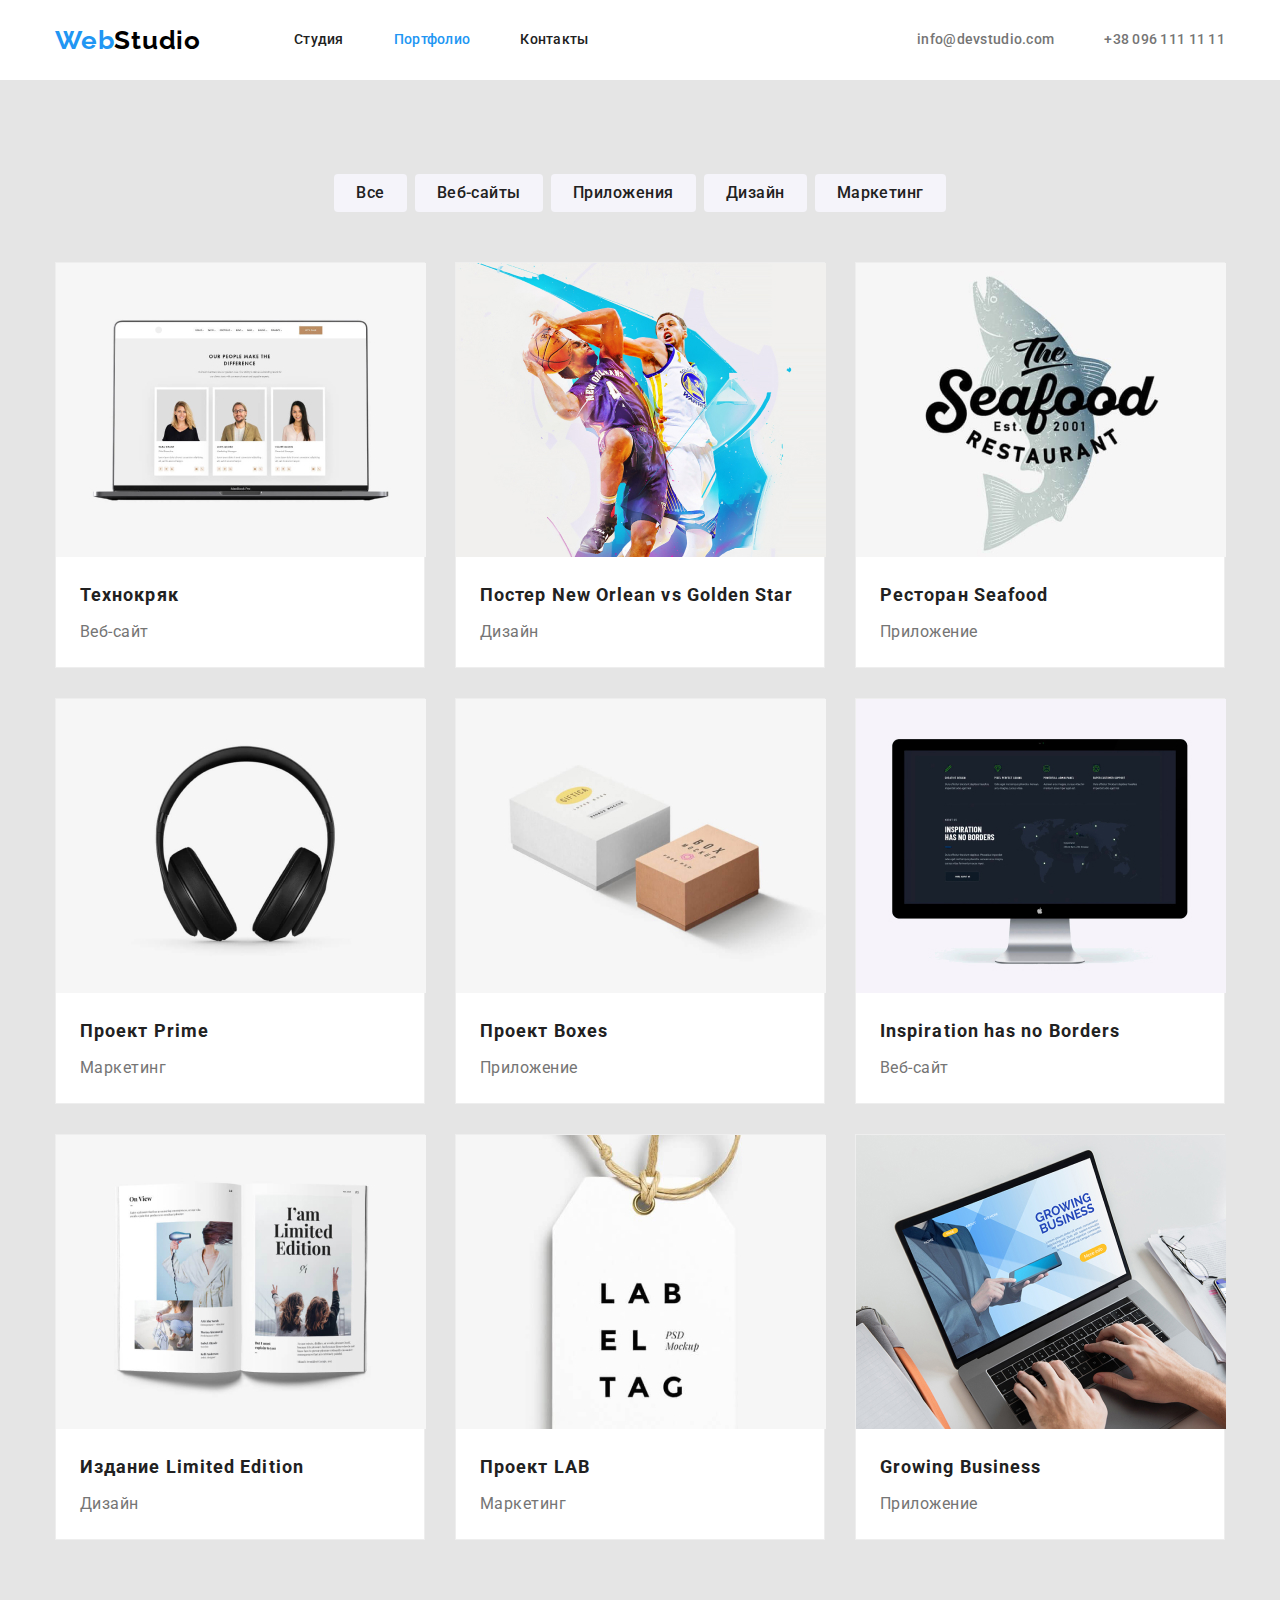
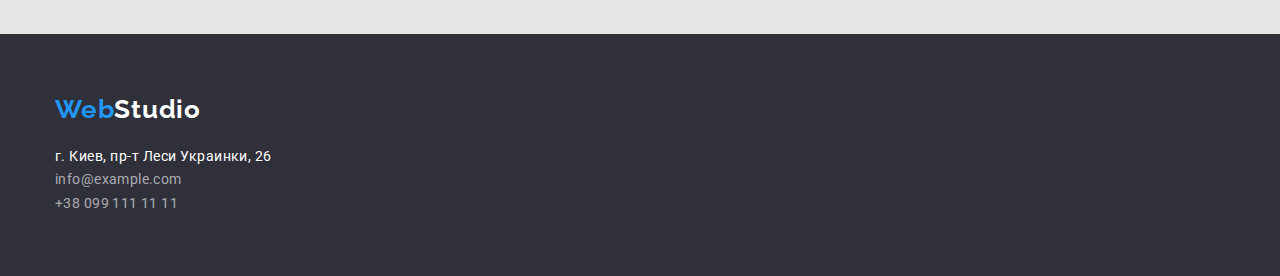
==== portfolio.html @ f4737d22 "ДЗ3" ====
<!DOCTYPE html>
<html lang="ru">
  <head>
    <meta charset="UTF-8" />
    <meta name="viewport" content="width=device-width, initial-scale=1.0" />
    <title>WebStudio</title>
    <link
      rel="stylesheet"
      href="https://cdnjs.cloudflare.com/ajax/libs/modern-normalize/1.0.0/modern-normalize.css"
    />
    <link rel="preconnect" href="https://fonts.gstatic.com" />
    <link
      href="https://fonts.googleapis.com/css2?family=Raleway:wght@700&family=Roboto:wght@400;500;700;900&display=swap"
      rel="stylesheet"
    />
    <link rel="stylesheet" href="./css/styles.css" />
  </head>
  <body>
    <header class="header">
      <div class="container nav-container">
        <nav class="nav-main">
          <a class="logo" href="./index.html"><span>Web</span>Studio</a>
          <ul class="nav-list">
            <li class="list-item">
              <a class="nav-item" href="./index.html">Студия</a>
            </li>
            <li class="list-item">
              <a class="nav-item current" href="./portfolio.html">Портфолио</a>
            </li>
            <li class="list-item">
              <a class="nav-item" href="">Контакты</a>
            </li>
          </ul>
        </nav>
        <ul class="nav-list nav-contacts">
          <li class="list-item">
            <a class="nav-item contact" href="mailto:info@devstudio.com"
              >info@devstudio.com</a
            >
          </li>
          <li class="list-item">
            <a class="nav-item contact" href="tel:+380961111111"
              >+38 096 111 11 11</a
            >
          </li>
        </ul>
      </div>
    </header>
    <main>
      <div class="container">
        <ul class="selection">
          <li class="selection-item">
            <button class="filter-button" type="button">Все</button>
          </li>
          <li class="selection-item">
            <button class="filter-button" type="button">Веб-сайты</button>
          </li>
          <li class="selection-item">
            <button class="filter-button" type="button">Приложения</button>
          </li>
          <li class="selection-item">
            <button class="filter-button" type="button">Дизайн</button>
          </li>
          <li class="selection-item">
            <button class="filter-button" type="button">Маркетинг</button>
          </li>
        </ul>
      </div>
      <div class="container">
        <section class="progect">
          <ul class="progect-list">
            <li class="progect-item">
              <a class="progect-link" href="">
                <img
                  class="img"
                  src="./images/portf1.jpg"
                  alt="открытый ноутбук"
                  width="370"
                />
                <h3 class="progect-title">Технокряк</h3>
                <p class="progect-text">Веб-сайт</p>
              </a>
            </li>
            <li class="progect-item">
              <a class="progect-link" href="">
                <img
                  class="img"
                  src="./images/portf2.jpg"
                  alt="два баскетболиста с мячем"
                  width="370"
                />
                <h3 class="progect-title">Постер New Orlean vs Golden Star</h3>
                <p class="progect-text">Дизайн</p>
              </a>
            </li>
            <li class="progect-item">
              <a class="progect-link" href="">
                <img
                  class="img"
                  src="./images/portf3.jpg"
                  alt="рыба с надписью"
                  width="370"
                />
                <h3 class="progect-title">Ресторан Seafood</h3>
                <p class="progect-text">Приложение</p>
              </a>
            </li>
            <li class="progect-item">
              <a class="progect-link" href="">
                <img
                  class="img"
                  src="./images/portf4.jpg"
                  alt="наушники"
                  width="370"
                />
                <h3 class="progect-title">Проект Prime</h3>
                <p class="progect-text">Маркетинг</p>
              </a>
            </li>
            <li class="progect-item">
              <a class="progect-link" href="">
                <img
                  class="img"
                  src="./images/portf5.jpg"
                  alt="две коробки"
                  width="370"
                />
                <h3 class="progect-title">Проект Boxes</h3>
                <p class="progect-text">Приложение</p>
              </a>
            </li>
            <li class="progect-item">
              <a class="progect-link" href="">
                <img
                  class="img"
                  src="./images/portf6.jpg"
                  alt="монитор"
                  width="370"
                />
                <h3 class="progect-title">Inspiration has no Borders</h3>
                <p class="progect-text">Веб-сайт</p>
              </a>
            </li>
            <li class="progect-item">
              <a class="progect-link" href="">
                <img
                  class="img"
                  src="./images/portf7.jpg"
                  alt="открытый журнал"
                  width="370"
                />
                <h3 class="progect-title">Издание Limited Edition</h3>
                <p class="progect-text">Дизайн</p>
              </a>
            </li>
            <li class="progect-item">
              <a class="progect-link" href="">
                <img
                  class="img"
                  src="./images/portf8.jpg"
                  alt="этикетка"
                  width="370"
                />
                <h3 class="progect-title">Проект LAB</h3>
                <p class="progect-text">Маркетинг</p>
              </a>
            </li>
            <li class="progect-item">
              <a class="progect-link" href="">
                <img
                  class="img"
                  src="./images/portf9.jpg"
                  alt="руки на клавиатуре"
                  width="370"
                />
                <h3 class="progect-title">Growing Business</h3>
                <p class="progect-text">Приложение</p>
              </a>
            </li>
          </ul>
        </section>
      </div>
    </main>
    <footer class="footer">
      <div class="container">
        <a class="logo-footer" href="./index.html"><span>Web</span>Studio</a>
        <address class="adress">
          <ul class="adress-list">
            <li class="adress-map">г. Киев, пр-т Леси Украинки, 26</li>
            <li>
              <a class="address-item" href="mailto:info@example.com"
                >info@example.com</a
              >
            </li>
            <li>
              <a class="address-item" href="tel:+380991111111"
                >+38 099 111 11 11</a
              >
            </li>
          </ul>
        </address>
      </div>
    </footer>
  </body>
</html>
---- css/styles.css ----
:root {
  --main-color: #212121;
  --second-color: #757575;
  --accent-color: #2196f3;
  --nav-background-color: #ffffff;
  --main-background-color: #e5e5e5;
  --second-background-color: #2f303a;
}
body {
  color: var(--main-color);
  background-color: var(--main-background-color);
  font-family: 'Roboto', sans-serif;
  font-weight: 700;
  letter-spacing: 0.03em;
}
li {
  list-style-type: none;
}
.container {
  width: 1200px;
  margin-left: auto;
  margin-right: auto;
  padding-left: 15px;
  padding-right: 15px;
}
/* Хедер */
.header {
  background-color: var(--nav-background-color);
  border-bottom: #ececec;
}
.logo {
  color: #000000;
  font-family: 'Raleway', sans-serif;
  font-style: normal;
  font-size: 26px;
  line-height: 1.19;
  letter-spacing: 0.03em;
  text-decoration: none;

  display: block;
  margin-right: 93px;
  padding-top: 25px;
  padding-bottom: 24px;
}
.logo > span {
  color: var(--accent-color);
}
.nav-container {
  display: flex;
}
.nav-main {
  display: flex;
  align-items: center;
}
.nav-list {
  display: flex;
  margin: 0;
  padding: 0;
}
.nav-item {
  color: var(--main-color);
  font-family: 'Roboto', sans-serif;
  font-weight: 500;
  font-size: 14px;
  line-height: 1.14;
  letter-spacing: 0.02em;
  text-decoration: none;
  display: block;
  padding: 32px 0;
}
.nav-list .list-item {
  margin-right: 50px;
}
.nav-list .list-item:last-child {
  margin-right: 0;
}
.nav-item.contact {
  color: var(--second-color);
  text-decoration: none;
}
.nav-item:hover,
.nav-item:focus {
  color: var(--accent-color);
}
.nav-item.current {
  color: var(--accent-color);
}
.nav-contacts {
  margin-left: auto;
}
/* главная */
.hero {
  color: #ffffff;
  background-color: var(--second-background-color);
  letter-spacing: 0.06em;
  text-align: center;
  padding-top: 200px;
}
.hero-title {
  font-weight: 900;
  font-size: 44px;
  line-height: 1.36;
  text-transform: uppercase;
  margin: 0;
  padding: 0;
}
.hero-button {
  color: #ffffff;
  background-color: var(--accent-color);
  font-family: inherit;
  font-weight: 700;
  font-size: 16px;
  line-height: 1.88;
  letter-spacing: 0.06em;
  padding: 10px 32px;
  border-radius: 4px;
  margin: 30px 0 200px 0;
  cursor: pointer;
}
/* особенности */
.visually-hidden {
  position: absolute;
  clip: rect(0 0 0 0);
  width: 1px;
  height: 1px;
  margin: -1px;
}
.advantage-list {
  display: flex;
  margin: 94px 0 0 0;
  padding: 0;
}
.advantage-item {
  margin: 0 30px 0 0;
}
.advantage-list .advantage-item:last-child {
  margin-right: 0;
}
.advantage-title {
  font-size: 14px;
  line-height: 1.14;
  text-transform: uppercase;
  padding: 0;
  margin: 0 0 10px 0;
}
.advantage-text {
  color: var(--second-color);
  font-size: 14px;
  line-height: 1.71;
  font-weight: 400;
  padding: 0;
  margin: 0;
}
/* чем занимаемся */
.work-container {
  padding: 0;
  margin: 94px 0 0 0;
}
.work-title {
  font-size: 36px;
  line-height: 1.67;
  text-align: center;
  padding: 0;
  margin: 0;
}
.work-list {
  display: flex;
  padding: 0;
  margin: 50px 0 0 0;
}
.work-item {
  margin-right: 30px;
}
.work-list .work-item:last-child {
  margin-right: 0;
}
.img {
  display: block;
}
/* Описание команды */
.team {
  background-color: #f5f4fa;
}
.team-container {
  margin: 94px 0 0 0;
  padding-top: 94px;
  padding-bottom: 94px;
}
.team-title {
  font-size: 36px;
  line-height: 1.67;
  text-align: center;
  margin: 0;
  padding: 0;
}
.team-list {
  display: flex;
  margin: 50px 0 0 0;
  padding: 0;
}
.team-card {
  background-color: #ffffff;
  margin-right: 30px;
  border-radius: 0px 0px 4px 4px;
}
.team-list .team-card:last-child {
  margin-right: 0;
}
.team-item {
  font-weight: 500;
  font-size: 16px;
  line-height: 1.19;
  text-align: center;
  margin: 30px 0 0;
  padding: 0;
}
.team-text {
  color: var(--second-color);
  font-weight: 400;
  font-size: 16px;
  line-height: 1.19;
  text-align: center;
  margin: 10px 0 30px;
  padding: 0;
}

/* футер */
.footer {
  background-color: var(--second-background-color);
  padding: 60px 0 60px 0;
}
.logo-footer {
  color: #ffffff;
  font-family: 'Raleway', sans-serif;
  font-style: normal;
  font-size: 26px;
  line-height: 1.19;
  letter-spacing: 0.03em;
  text-decoration: none;
}
.logo-footer > span {
  color: var(--accent-color);
}
.adress-list {
  margin: 20px 0 0 0;
  padding: 0;
}
.adress-map {
  color: #ffffff;
  font-family: 'Roboto', sans-serif;
  font-style: normal;
  font-weight: 400;
  font-size: 14px;
  line-height: 1.71;
}
.address-item {
  color: rgba(255, 255, 255, 0.6);
  font-family: 'Roboto', sans-serif;
  font-style: normal;
  font-weight: 400;
  font-size: 14px;
  line-height: 1.71;
  letter-spacing: 0.03em;
  text-decoration: none;
  margin-top: 9px;
}
/* Портфолио */
.selection {
  display: flex;
  justify-content: center;
  margin: 94px 0 0 0;
  padding: 0;
}
.selection-item {
  margin: 0 8px 0 0;
}
.selection .selection-item:last-child {
  margin-right: 0;
}
.filter-button {
  color: var(--main-color);
  background-color: #f5f4fa;
  font-family: inherit;
  font-style: normal;
  font-weight: 500;
  font-size: 16px;
  line-height: 1.62;
  text-align: center;
  letter-spacing: 0.03em;
  border: #f5f4fa;
  cursor: pointer;
  border-radius: 4px;
  padding: 6px 22px;
}
.filter-button:hover,
.filter-button:focus {
  color: #ffffff;
  background-color: var(--accent-color);
  border-radius: 4px;
}
.progect {
  margin: 50px 0 0 0;
  padding-bottom: 94px;
}
.progect-list {
  display: flex;
  flex-wrap: wrap;
  margin: 0;
  padding: 0;
}
.progect-item {
  width: 370px;
  margin: 0 30px 30px 0;
}
.progect-item:nth-child(3n) {
  margin-right: 0;
}
.progect-item:nth-last-child(-n + 3) {
  margin-bottom: 0;
}
.progect-link {
  background: #ffffff;
  font-family: 'Roboto', sans-serif;
  font-style: normal;
  text-decoration: none;
  border: 1px solid #eeeeee;
  display: block;
}
.progect-title {
  color: #212121;
  font-weight: 700;
  font-size: 18px;
  line-height: 2;
  letter-spacing: 0.06em;
  margin: 20px 24px 0 24px;
}
.progect-text {
  color: #757575;
  font-weight: 400;
  font-size: 16px;
  line-height: 1.87;
  letter-spacing: 0.03em;
  margin: 4px 24px 20px 24px;
}
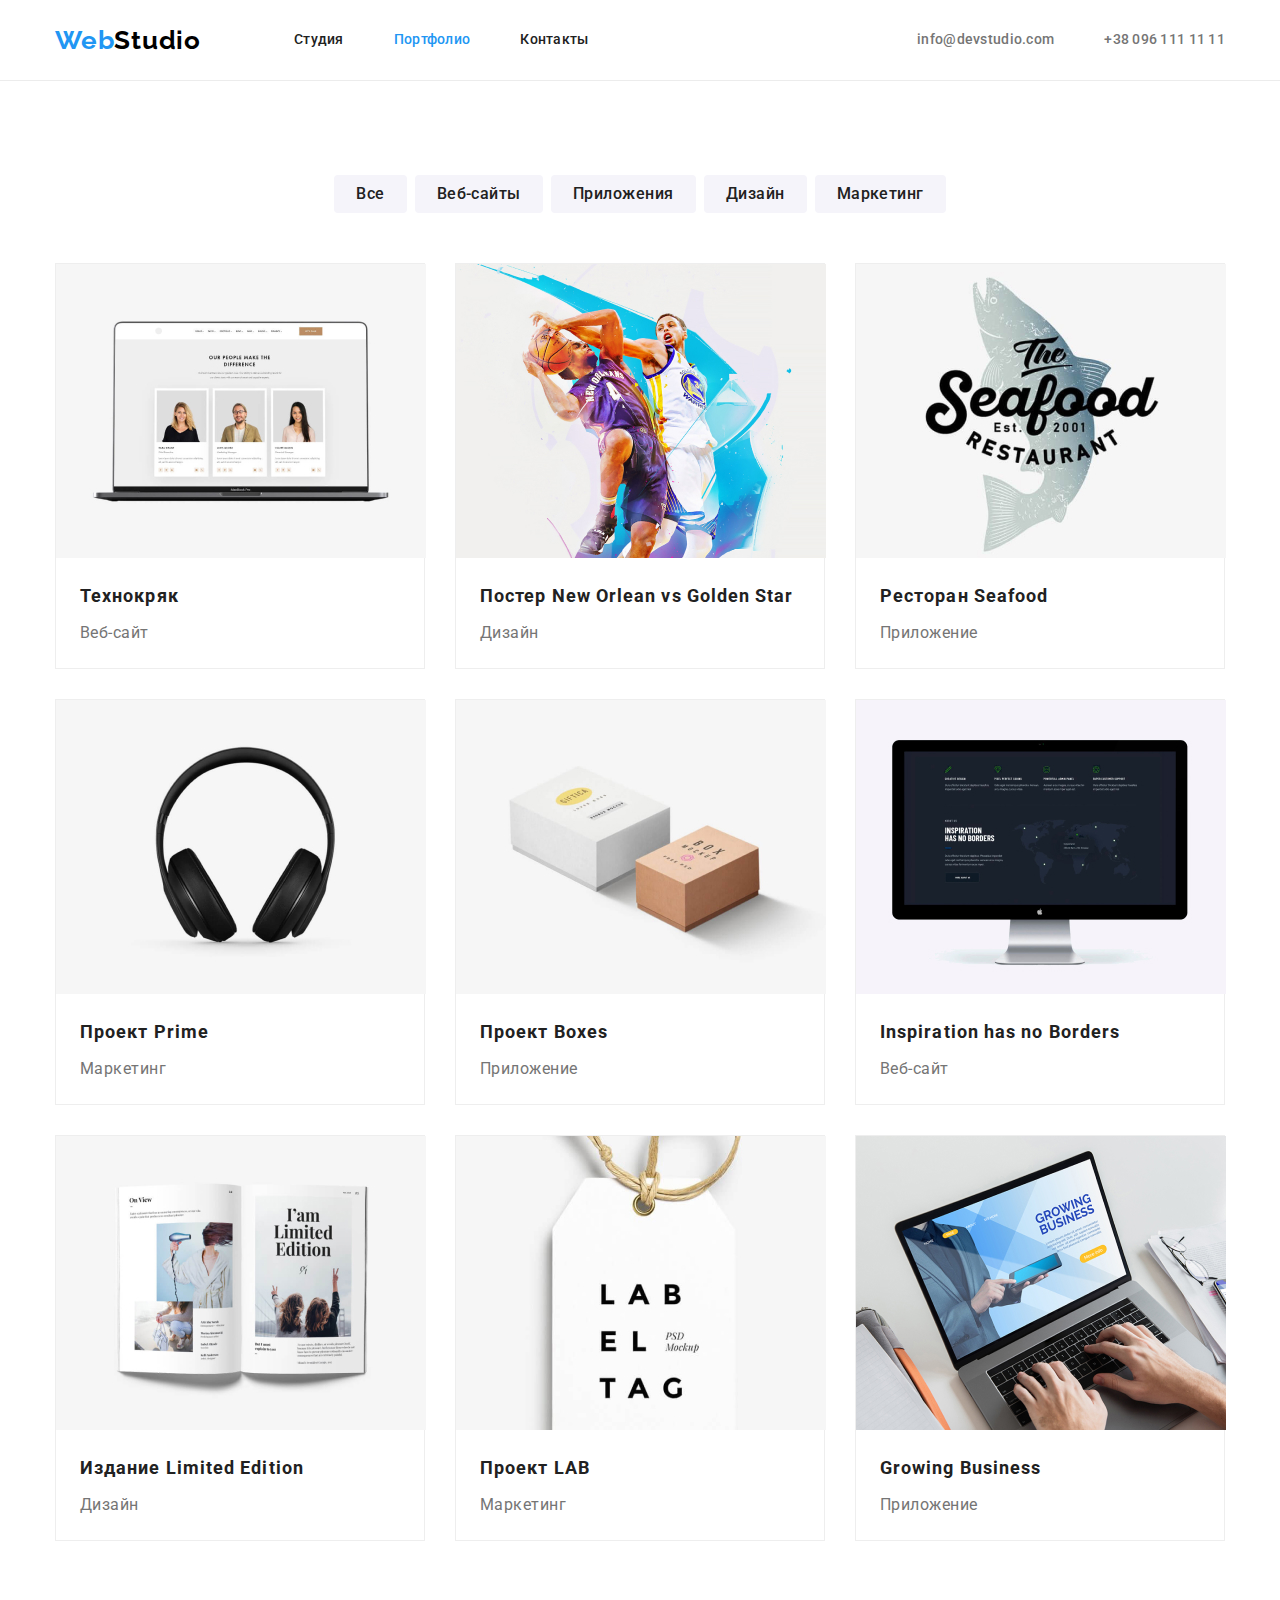
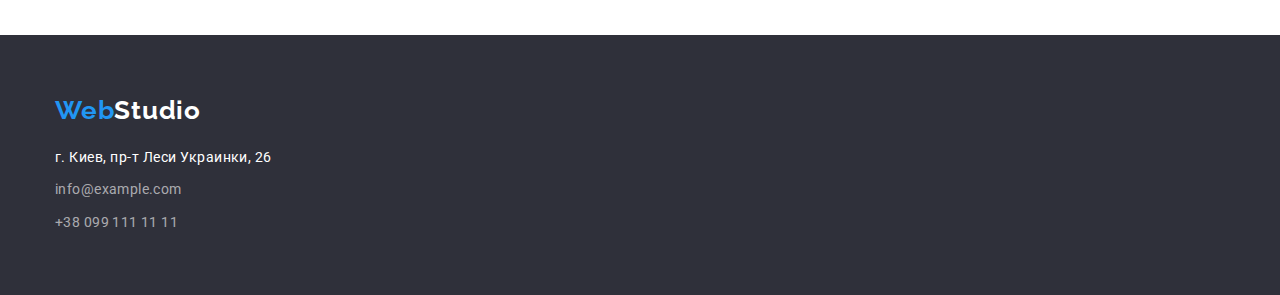
==== commit 89216e18: "ДЗ 3 Исправления1" ====
--- a/portfolio.html
+++ b/portfolio.html
@@ -77,8 +77,10 @@
                   alt="открытый ноутбук"
                   width="370"
                 />
-                <h3 class="progect-title">Технокряк</h3>
-                <p class="progect-text">Веб-сайт</p>
+                <div class="link-description">
+                  <h3 class="progect-title">Технокряк</h3>
+                  <p class="progect-text">Веб-сайт</p>
+                </div>
               </a>
             </li>
             <li class="progect-item">
@@ -89,8 +91,12 @@
                   alt="два баскетболиста с мячем"
                   width="370"
                 />
-                <h3 class="progect-title">Постер New Orlean vs Golden Star</h3>
-                <p class="progect-text">Дизайн</p>
+                <div class="link-description">
+                  <h3 class="progect-title">
+                    Постер New Orlean vs Golden Star
+                  </h3>
+                  <p class="progect-text">Дизайн</p>
+                </div>
               </a>
             </li>
             <li class="progect-item">
@@ -101,8 +107,10 @@
                   alt="рыба с надписью"
                   width="370"
                 />
-                <h3 class="progect-title">Ресторан Seafood</h3>
-                <p class="progect-text">Приложение</p>
+                <div class="link-description">
+                  <h3 class="progect-title">Ресторан Seafood</h3>
+                  <p class="progect-text">Приложение</p>
+                </div>
               </a>
             </li>
             <li class="progect-item">
@@ -113,8 +121,10 @@
                   alt="наушники"
                   width="370"
                 />
-                <h3 class="progect-title">Проект Prime</h3>
-                <p class="progect-text">Маркетинг</p>
+                <div class="link-description">
+                  <h3 class="progect-title">Проект Prime</h3>
+                  <p class="progect-text">Маркетинг</p>
+                </div>
               </a>
             </li>
             <li class="progect-item">
@@ -125,8 +135,10 @@
                   alt="две коробки"
                   width="370"
                 />
-                <h3 class="progect-title">Проект Boxes</h3>
-                <p class="progect-text">Приложение</p>
+                <div class="link-description">
+                  <h3 class="progect-title">Проект Boxes</h3>
+                  <p class="progect-text">Приложение</p>
+                </div>
               </a>
             </li>
             <li class="progect-item">
@@ -137,8 +149,10 @@
                   alt="монитор"
                   width="370"
                 />
-                <h3 class="progect-title">Inspiration has no Borders</h3>
-                <p class="progect-text">Веб-сайт</p>
+                <div class="link-description">
+                  <h3 class="progect-title">Inspiration has no Borders</h3>
+                  <p class="progect-text">Веб-сайт</p>
+                </div>
               </a>
             </li>
             <li class="progect-item">
@@ -149,8 +163,10 @@
                   alt="открытый журнал"
                   width="370"
                 />
-                <h3 class="progect-title">Издание Limited Edition</h3>
-                <p class="progect-text">Дизайн</p>
+                <div class="link-description">
+                  <h3 class="progect-title">Издание Limited Edition</h3>
+                  <p class="progect-text">Дизайн</p>
+                </div>
               </a>
             </li>
             <li class="progect-item">
@@ -161,8 +177,10 @@
                   alt="этикетка"
                   width="370"
                 />
-                <h3 class="progect-title">Проект LAB</h3>
-                <p class="progect-text">Маркетинг</p>
+                <div class="link-description">
+                  <h3 class="progect-title">Проект LAB</h3>
+                  <p class="progect-text">Маркетинг</p>
+                </div>
               </a>
             </li>
             <li class="progect-item">
@@ -173,8 +191,10 @@
                   alt="руки на клавиатуре"
                   width="370"
                 />
-                <h3 class="progect-title">Growing Business</h3>
-                <p class="progect-text">Приложение</p>
+                <div class="link-description">
+                  <h3 class="progect-title">Growing Business</h3>
+                  <p class="progect-text">Приложение</p>
+                </div>
               </a>
             </li>
           </ul>
--- a/css/styles.css
+++ b/css/styles.css
@@ -8,8 +8,7 @@
 }
 body {
   color: var(--main-color);
-  background-color: var(--main-background-color);
-  font-family: 'Roboto', sans-serif;
+  font-family: "Roboto", sans-serif;
   font-weight: 700;
   letter-spacing: 0.03em;
 }
@@ -26,11 +25,11 @@
 /* Хедер */
 .header {
   background-color: var(--nav-background-color);
-  border-bottom: #ececec;
+  border-bottom: 1px solid #ececec;
 }
 .logo {
   color: #000000;
-  font-family: 'Raleway', sans-serif;
+  font-family: "Raleway", sans-serif;
   font-style: normal;
   font-size: 26px;
   line-height: 1.19;
@@ -59,7 +58,7 @@
 }
 .nav-item {
   color: var(--main-color);
-  font-family: 'Roboto', sans-serif;
+  font-family: "Roboto", sans-serif;
   font-weight: 500;
   font-size: 14px;
   line-height: 1.14;
@@ -95,6 +94,7 @@
   letter-spacing: 0.06em;
   text-align: center;
   padding-top: 200px;
+  padding-bottom: 200px;
 }
 .hero-title {
   font-weight: 900;
@@ -114,10 +114,16 @@
   letter-spacing: 0.06em;
   padding: 10px 32px;
   border-radius: 4px;
-  margin: 30px 0 200px 0;
+  margin: 30px 0 0 0;
   cursor: pointer;
 }
 /* особенности */
+.advantage {
+  background-color: var(--main-background-color);
+  padding-top: 94px;
+  padding-bottom: 94px;
+}
+
 .visually-hidden {
   position: absolute;
   clip: rect(0 0 0 0);
@@ -127,7 +133,7 @@
 }
 .advantage-list {
   display: flex;
-  margin: 94px 0 0 0;
+  margin: 0;
   padding: 0;
 }
 .advantage-item {
@@ -152,10 +158,12 @@
   margin: 0;
 }
 /* чем занимаемся */
-.work-container {
-  padding: 0;
-  margin: 94px 0 0 0;
-}
+.work {
+  background-color: var(--main-background-color);
+  padding-top: 94px;
+  padding-bottom: 94px;
+}
+
 .work-title {
   font-size: 36px;
   line-height: 1.67;
@@ -180,9 +188,6 @@
 /* Описание команды */
 .team {
   background-color: #f5f4fa;
-}
-.team-container {
-  margin: 94px 0 0 0;
   padding-top: 94px;
   padding-bottom: 94px;
 }
@@ -227,11 +232,11 @@
 /* футер */
 .footer {
   background-color: var(--second-background-color);
-  padding: 60px 0 60px 0;
+  padding: 60px 0;
 }
 .logo-footer {
   color: #ffffff;
-  font-family: 'Raleway', sans-serif;
+  font-family: "Raleway", sans-serif;
   font-style: normal;
   font-size: 26px;
   line-height: 1.19;
@@ -247,7 +252,7 @@
 }
 .adress-map {
   color: #ffffff;
-  font-family: 'Roboto', sans-serif;
+  font-family: "Roboto", sans-serif;
   font-style: normal;
   font-weight: 400;
   font-size: 14px;
@@ -255,7 +260,7 @@
 }
 .address-item {
   color: rgba(255, 255, 255, 0.6);
-  font-family: 'Roboto', sans-serif;
+  font-family: "Roboto", sans-serif;
   font-style: normal;
   font-weight: 400;
   font-size: 14px;
@@ -263,6 +268,7 @@
   letter-spacing: 0.03em;
   text-decoration: none;
   margin-top: 9px;
+  display: block;
 }
 /* Портфолио */
 .selection {
@@ -299,7 +305,7 @@
   border-radius: 4px;
 }
 .progect {
-  margin: 50px 0 0 0;
+  padding-top: 50px;
   padding-bottom: 94px;
 }
 .progect-list {
@@ -320,11 +326,14 @@
 }
 .progect-link {
   background: #ffffff;
-  font-family: 'Roboto', sans-serif;
+  font-family: "Roboto", sans-serif;
   font-style: normal;
   text-decoration: none;
   border: 1px solid #eeeeee;
   display: block;
+}
+.link-description {
+  padding: 20px 24px;
 }
 .progect-title {
   color: #212121;
@@ -332,7 +341,7 @@
   font-size: 18px;
   line-height: 2;
   letter-spacing: 0.06em;
-  margin: 20px 24px 0 24px;
+  margin: 0;
 }
 .progect-text {
   color: #757575;
@@ -340,5 +349,5 @@
   font-size: 16px;
   line-height: 1.87;
   letter-spacing: 0.03em;
-  margin: 4px 24px 20px 24px;
-}
+  margin: 4px 0 0 0;
+}
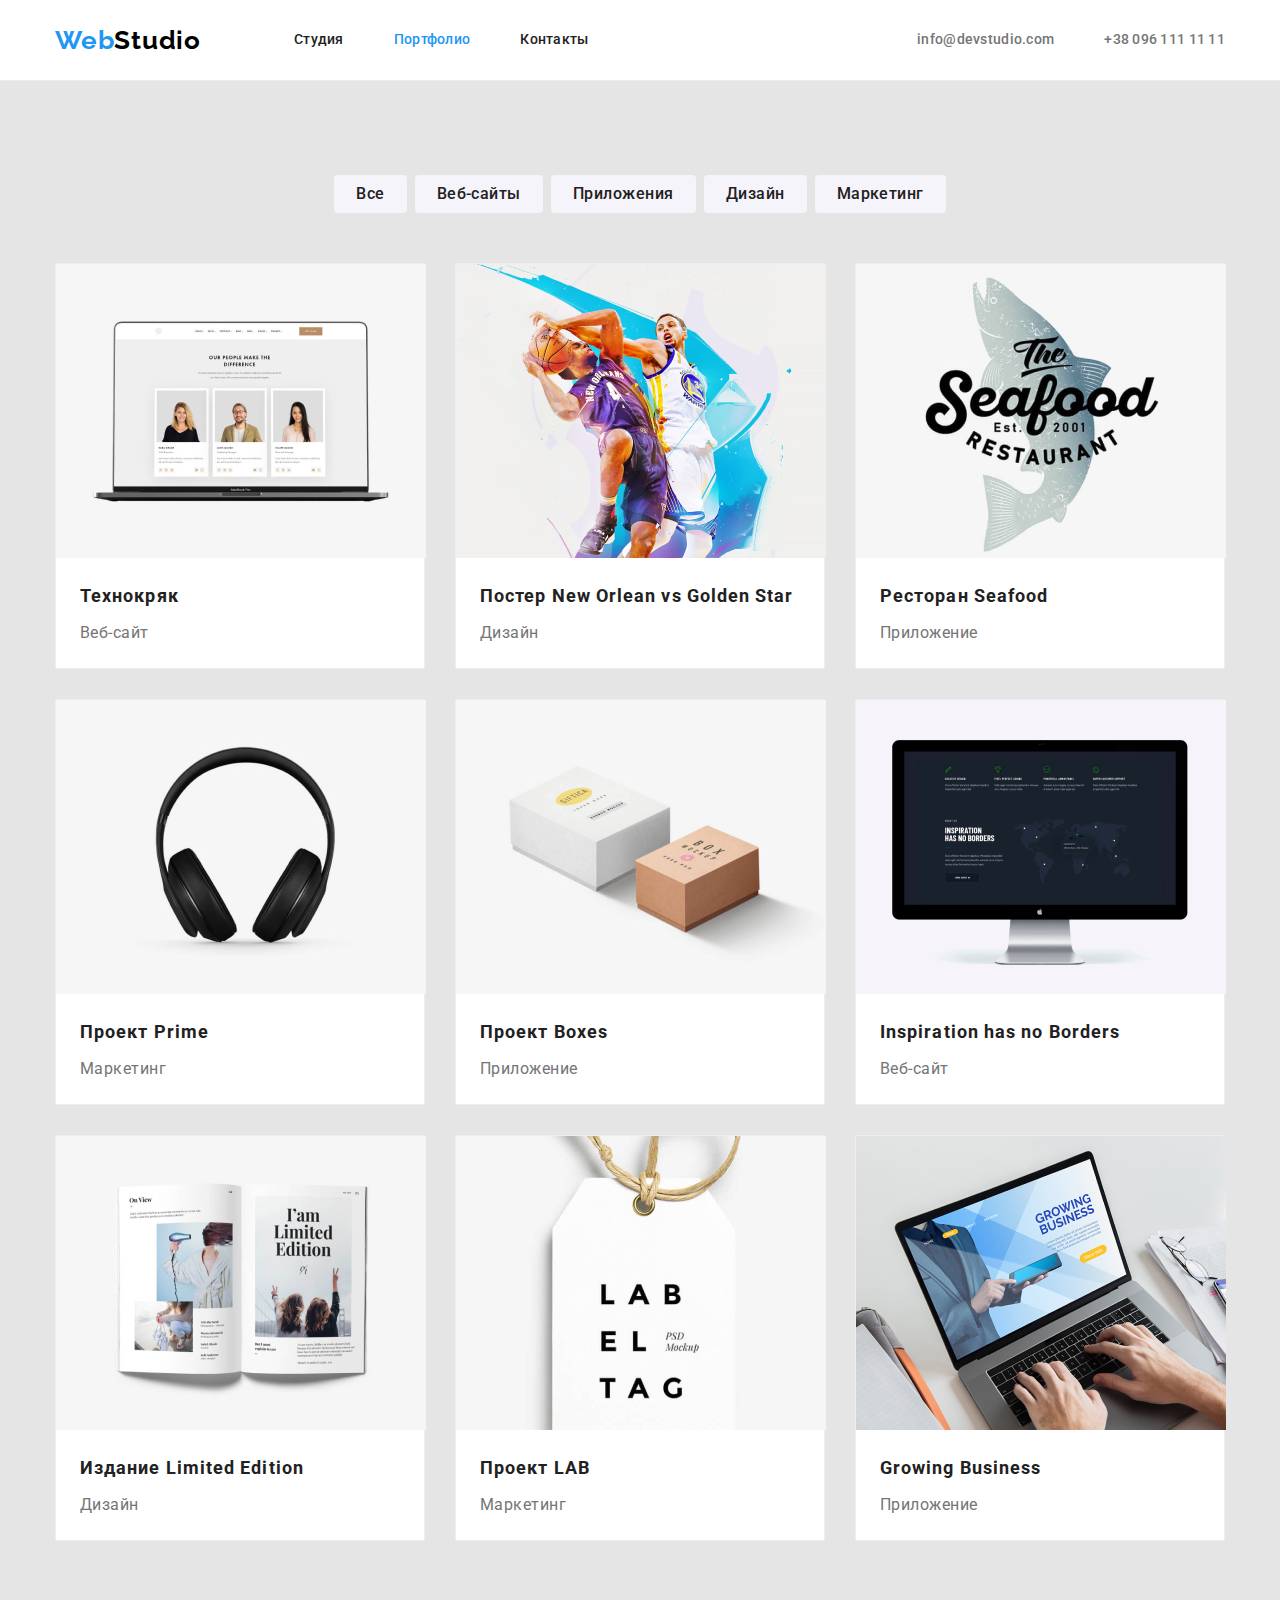
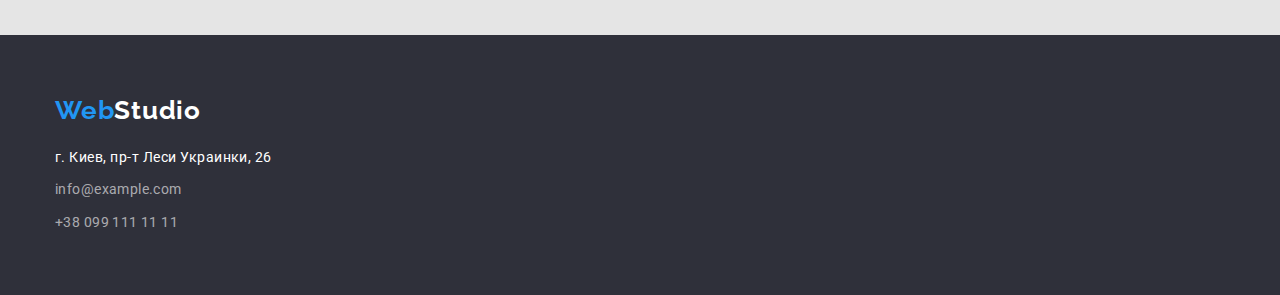
==== commit a5cd5fee: "ДЗ 3 Исправления1.1" ====
--- a/portfolio.html
+++ b/portfolio.html
@@ -47,158 +47,160 @@
       </div>
     </header>
     <main>
-      <div class="container">
-        <ul class="selection">
-          <li class="selection-item">
-            <button class="filter-button" type="button">Все</button>
-          </li>
-          <li class="selection-item">
-            <button class="filter-button" type="button">Веб-сайты</button>
-          </li>
-          <li class="selection-item">
-            <button class="filter-button" type="button">Приложения</button>
-          </li>
-          <li class="selection-item">
-            <button class="filter-button" type="button">Дизайн</button>
-          </li>
-          <li class="selection-item">
-            <button class="filter-button" type="button">Маркетинг</button>
-          </li>
-        </ul>
-      </div>
-      <div class="container">
-        <section class="progect">
-          <ul class="progect-list">
-            <li class="progect-item">
-              <a class="progect-link" href="">
-                <img
-                  class="img"
-                  src="./images/portf1.jpg"
-                  alt="открытый ноутбук"
-                  width="370"
-                />
-                <div class="link-description">
-                  <h3 class="progect-title">Технокряк</h3>
-                  <p class="progect-text">Веб-сайт</p>
-                </div>
-              </a>
-            </li>
-            <li class="progect-item">
-              <a class="progect-link" href="">
-                <img
-                  class="img"
-                  src="./images/portf2.jpg"
-                  alt="два баскетболиста с мячем"
-                  width="370"
-                />
-                <div class="link-description">
-                  <h3 class="progect-title">
-                    Постер New Orlean vs Golden Star
-                  </h3>
-                  <p class="progect-text">Дизайн</p>
-                </div>
-              </a>
-            </li>
-            <li class="progect-item">
-              <a class="progect-link" href="">
-                <img
-                  class="img"
-                  src="./images/portf3.jpg"
-                  alt="рыба с надписью"
-                  width="370"
-                />
-                <div class="link-description">
-                  <h3 class="progect-title">Ресторан Seafood</h3>
-                  <p class="progect-text">Приложение</p>
-                </div>
-              </a>
-            </li>
-            <li class="progect-item">
-              <a class="progect-link" href="">
-                <img
-                  class="img"
-                  src="./images/portf4.jpg"
-                  alt="наушники"
-                  width="370"
-                />
-                <div class="link-description">
-                  <h3 class="progect-title">Проект Prime</h3>
-                  <p class="progect-text">Маркетинг</p>
-                </div>
-              </a>
-            </li>
-            <li class="progect-item">
-              <a class="progect-link" href="">
-                <img
-                  class="img"
-                  src="./images/portf5.jpg"
-                  alt="две коробки"
-                  width="370"
-                />
-                <div class="link-description">
-                  <h3 class="progect-title">Проект Boxes</h3>
-                  <p class="progect-text">Приложение</p>
-                </div>
-              </a>
-            </li>
-            <li class="progect-item">
-              <a class="progect-link" href="">
-                <img
-                  class="img"
-                  src="./images/portf6.jpg"
-                  alt="монитор"
-                  width="370"
-                />
-                <div class="link-description">
-                  <h3 class="progect-title">Inspiration has no Borders</h3>
-                  <p class="progect-text">Веб-сайт</p>
-                </div>
-              </a>
-            </li>
-            <li class="progect-item">
-              <a class="progect-link" href="">
-                <img
-                  class="img"
-                  src="./images/portf7.jpg"
-                  alt="открытый журнал"
-                  width="370"
-                />
-                <div class="link-description">
-                  <h3 class="progect-title">Издание Limited Edition</h3>
-                  <p class="progect-text">Дизайн</p>
-                </div>
-              </a>
-            </li>
-            <li class="progect-item">
-              <a class="progect-link" href="">
-                <img
-                  class="img"
-                  src="./images/portf8.jpg"
-                  alt="этикетка"
-                  width="370"
-                />
-                <div class="link-description">
-                  <h3 class="progect-title">Проект LAB</h3>
-                  <p class="progect-text">Маркетинг</p>
-                </div>
-              </a>
-            </li>
-            <li class="progect-item">
-              <a class="progect-link" href="">
-                <img
-                  class="img"
-                  src="./images/portf9.jpg"
-                  alt="руки на клавиатуре"
-                  width="370"
-                />
-                <div class="link-description">
-                  <h3 class="progect-title">Growing Business</h3>
-                  <p class="progect-text">Приложение</p>
-                </div>
-              </a>
+      <div class="portfolio">
+        <div class="container">
+          <ul class="selection">
+            <li class="selection-item">
+              <button class="filter-button" type="button">Все</button>
+            </li>
+            <li class="selection-item">
+              <button class="filter-button" type="button">Веб-сайты</button>
+            </li>
+            <li class="selection-item">
+              <button class="filter-button" type="button">Приложения</button>
+            </li>
+            <li class="selection-item">
+              <button class="filter-button" type="button">Дизайн</button>
+            </li>
+            <li class="selection-item">
+              <button class="filter-button" type="button">Маркетинг</button>
             </li>
           </ul>
-        </section>
+        </div>
+        <div class="container">
+          <section class="progect">
+            <ul class="progect-list">
+              <li class="progect-item">
+                <a class="progect-link" href="">
+                  <img
+                    class="img"
+                    src="./images/portf1.jpg"
+                    alt="открытый ноутбук"
+                    width="370"
+                  />
+                  <div class="link-description">
+                    <h3 class="progect-title">Технокряк</h3>
+                    <p class="progect-text">Веб-сайт</p>
+                  </div>
+                </a>
+              </li>
+              <li class="progect-item">
+                <a class="progect-link" href="">
+                  <img
+                    class="img"
+                    src="./images/portf2.jpg"
+                    alt="два баскетболиста с мячем"
+                    width="370"
+                  />
+                  <div class="link-description">
+                    <h3 class="progect-title">
+                      Постер New Orlean vs Golden Star
+                    </h3>
+                    <p class="progect-text">Дизайн</p>
+                  </div>
+                </a>
+              </li>
+              <li class="progect-item">
+                <a class="progect-link" href="">
+                  <img
+                    class="img"
+                    src="./images/portf3.jpg"
+                    alt="рыба с надписью"
+                    width="370"
+                  />
+                  <div class="link-description">
+                    <h3 class="progect-title">Ресторан Seafood</h3>
+                    <p class="progect-text">Приложение</p>
+                  </div>
+                </a>
+              </li>
+              <li class="progect-item">
+                <a class="progect-link" href="">
+                  <img
+                    class="img"
+                    src="./images/portf4.jpg"
+                    alt="наушники"
+                    width="370"
+                  />
+                  <div class="link-description">
+                    <h3 class="progect-title">Проект Prime</h3>
+                    <p class="progect-text">Маркетинг</p>
+                  </div>
+                </a>
+              </li>
+              <li class="progect-item">
+                <a class="progect-link" href="">
+                  <img
+                    class="img"
+                    src="./images/portf5.jpg"
+                    alt="две коробки"
+                    width="370"
+                  />
+                  <div class="link-description">
+                    <h3 class="progect-title">Проект Boxes</h3>
+                    <p class="progect-text">Приложение</p>
+                  </div>
+                </a>
+              </li>
+              <li class="progect-item">
+                <a class="progect-link" href="">
+                  <img
+                    class="img"
+                    src="./images/portf6.jpg"
+                    alt="монитор"
+                    width="370"
+                  />
+                  <div class="link-description">
+                    <h3 class="progect-title">Inspiration has no Borders</h3>
+                    <p class="progect-text">Веб-сайт</p>
+                  </div>
+                </a>
+              </li>
+              <li class="progect-item">
+                <a class="progect-link" href="">
+                  <img
+                    class="img"
+                    src="./images/portf7.jpg"
+                    alt="открытый журнал"
+                    width="370"
+                  />
+                  <div class="link-description">
+                    <h3 class="progect-title">Издание Limited Edition</h3>
+                    <p class="progect-text">Дизайн</p>
+                  </div>
+                </a>
+              </li>
+              <li class="progect-item">
+                <a class="progect-link" href="">
+                  <img
+                    class="img"
+                    src="./images/portf8.jpg"
+                    alt="этикетка"
+                    width="370"
+                  />
+                  <div class="link-description">
+                    <h3 class="progect-title">Проект LAB</h3>
+                    <p class="progect-text">Маркетинг</p>
+                  </div>
+                </a>
+              </li>
+              <li class="progect-item">
+                <a class="progect-link" href="">
+                  <img
+                    class="img"
+                    src="./images/portf9.jpg"
+                    alt="руки на клавиатуре"
+                    width="370"
+                  />
+                  <div class="link-description">
+                    <h3 class="progect-title">Growing Business</h3>
+                    <p class="progect-text">Приложение</p>
+                  </div>
+                </a>
+              </li>
+            </ul>
+          </section>
+        </div>
       </div>
     </main>
     <footer class="footer">
--- a/css/styles.css
+++ b/css/styles.css
@@ -271,10 +271,14 @@
   display: block;
 }
 /* Портфолио */
+.portfolio {
+  background-color: #e5e5e5;
+  padding-top: 94px;
+}
 .selection {
   display: flex;
   justify-content: center;
-  margin: 94px 0 0 0;
+  margin: 0;
   padding: 0;
 }
 .selection-item {
